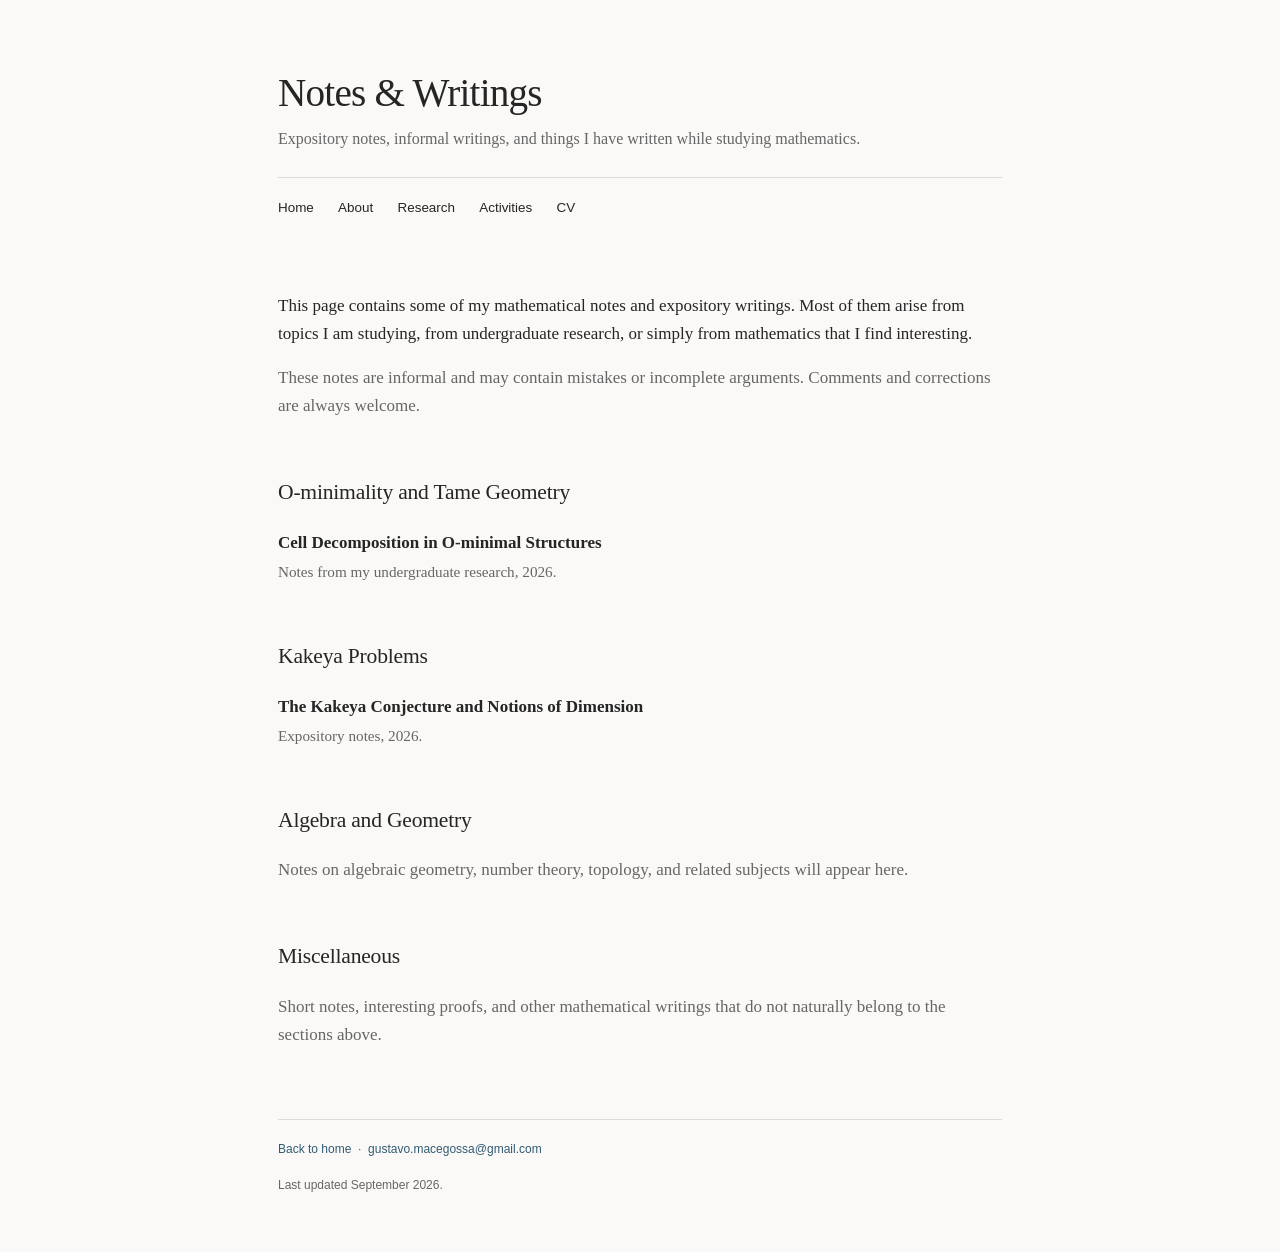
==== notes/index.html @ e300f973 "Create index.html" ====
<!DOCTYPE html>
<html lang="en">

<head>
  <meta charset="UTF-8">
  <meta name="viewport" content="width=device-width, initial-scale=1.0">

  <title>Notes & Writings — Gustavo Macegossa</title>

  <meta
    name="description"
    content="Mathematical notes and expository writings by Gustavo Macegossa."
  >

  <link rel="stylesheet" href="../style.css">
</head>


<body>

  <div class="container">

    <!-- Header -->
    <header>

      <h1>Notes & Writings</h1>

      <p class="subtitle">
        Expository notes, informal writings, and things I have written
        while studying mathematics.
      </p>

      <nav>
        <a href="../">Home</a>
        <a href="../#about">About</a>
        <a href="../#research">Research</a>
        <a href="../#activities">Activities</a>
        <a href="../cv.pdf">CV</a>
      </nav>

    </header>


    <main>

      <!-- Introduction -->
      <section>

        <p>
          This page contains some of my mathematical notes and expository
          writings. Most of them arise from topics I am studying, from
          undergraduate research, or simply from mathematics that I find
          interesting.
        </p>

        <p class="section-description">
          These notes are informal and may contain mistakes or incomplete
          arguments. Comments and corrections are always welcome.
        </p>

      </section>


      <!-- O-minimality -->
      <section>

        <h2>O-minimality and Tame Geometry</h2>

        <div class="publication">

          <div class="publication-title">
            Cell Decomposition in O-minimal Structures
          </div>

          <div class="publication-info">
            Notes from my undergraduate research, 2026.
          </div>

          <!--
          <div class="publication-links">
            <a href="pdf/cell-decomposition.pdf">PDF</a>
          </div>
          -->

        </div>

      </section>


      <!-- Kakeya -->
      <section>

        <h2>Kakeya Problems</h2>

        <div class="publication">

          <div class="publication-title">
            The Kakeya Conjecture and Notions of Dimension
          </div>

          <div class="publication-info">
            Expository notes, 2026.
          </div>

          <!--
          <div class="publication-links">
            <a href="pdf/kakeya-dimension.pdf">PDF</a>
          </div>
          -->

        </div>

      </section>


      <!-- Algebra and Geometry -->
      <section>

        <h2>Algebra and Geometry</h2>

        <p class="section-description">
          Notes on algebraic geometry, number theory, topology, and related
          subjects will appear here.
        </p>

      </section>


      <!-- Miscellaneous -->
      <section>

        <h2>Miscellaneous</h2>

        <p class="section-description">
          Short notes, interesting proofs, and other mathematical writings
          that do not naturally belong to the sections above.
        </p>

      </section>

    </main>


    <!-- Footer -->
    <footer>

      <p>
        <a href="../">Back to home</a>
        &nbsp;·&nbsp;
        <a href="mailto:gustavo.macegossa@gmail.com">
          gustavo.macegossa@gmail.com
        </a>
      </p>

      <p>
        Last updated September 2026.
      </p>

    </footer>

  </div>

</body>

</html>
---- style.css ----
/* ---------- General ---------- */

:root {
  --background: #faf9f7;
  --text: #252525;
  --secondary: #666666;
  --accent: #315b72;
  --border: #dedbd6;
}

* {
  box-sizing: border-box;
}

html {
  scroll-behavior: smooth;
}

body {
  margin: 0;
  background: var(--background);
  color: var(--text);

  font-family:
    Georgia,
    "Times New Roman",
    serif;

  font-size: 17px;
  line-height: 1.65;
}


/* ---------- Main container ---------- */

.container {
  max-width: 780px;
  margin: 0 auto;
  padding: 70px 28px 40px 28px;
}


/* ---------- Header ---------- */

header {
  margin-bottom: 65px;
}

h1 {
  margin: 0;

  font-size: 2.45rem;
  font-weight: 500;
  line-height: 1.15;

  letter-spacing: -0.02em;
}

.subtitle {
  margin-top: 12px;
  margin-bottom: 25px;

  color: var(--secondary);
  font-size: 1rem;
  line-height: 1.55;
}


/* ---------- Navigation ---------- */

nav {
  padding-top: 15px;
  border-top: 1px solid var(--border);
}

nav a {
  display: inline-block;

  margin-right: 20px;
  margin-bottom: 8px;

  color: var(--text);

  font-family:
    Arial,
    Helvetica,
    sans-serif;

  font-size: 0.84rem;

  text-decoration: none;
}

nav a:hover {
  color: var(--accent);
}


/* ---------- Sections ---------- */

section {
  margin-bottom: 55px;
}

h2 {
  margin-bottom: 18px;

  font-size: 1.35rem;
  font-weight: 500;

  letter-spacing: -0.01em;
}

p {
  margin-top: 0;
  margin-bottom: 16px;
}


/* ---------- Links ---------- */

a {
  color: var(--accent);
  text-decoration: none;
}

main a:hover {
  text-decoration: underline;
  text-underline-offset: 3px;
}


/* ---------- Research list ---------- */

.simple-list {
  margin-top: 0;
  padding-left: 22px;
}

.simple-list li {
  margin-bottom: 5px;
}


/* ---------- Notes / Publications ---------- */

.section-description {
  color: var(--secondary);
  margin-bottom: 28px;
}

.publication {
  margin-bottom: 25px;
}

.publication-title {
  font-weight: 600;
}

.publication-info {
  margin-top: 2px;

  color: var(--secondary);
  font-size: 0.95rem;
}


/* ---------- Activities ---------- */

.activity {
  display: grid;

  grid-template-columns: 65px 1fr;
  gap: 15px;

  margin-bottom: 12px;
}

.year {
  color: var(--secondary);
}


/* ---------- Footer ---------- */

footer {
  margin-top: 70px;

  padding-top: 20px;
  border-top: 1px solid var(--border);

  color: var(--secondary);

  font-family:
    Arial,
    Helvetica,
    sans-serif;

  font-size: 0.75rem;
}


/* ---------- Mobile ---------- */

@media (max-width: 600px) {

  .container {
    padding: 45px 22px 30px 22px;
  }

  h1 {
    font-size: 2rem;
  }

  nav a {
    margin-right: 14px;
  }

  .activity {
    grid-template-columns: 55px 1fr;
    gap: 10px;
  }

}
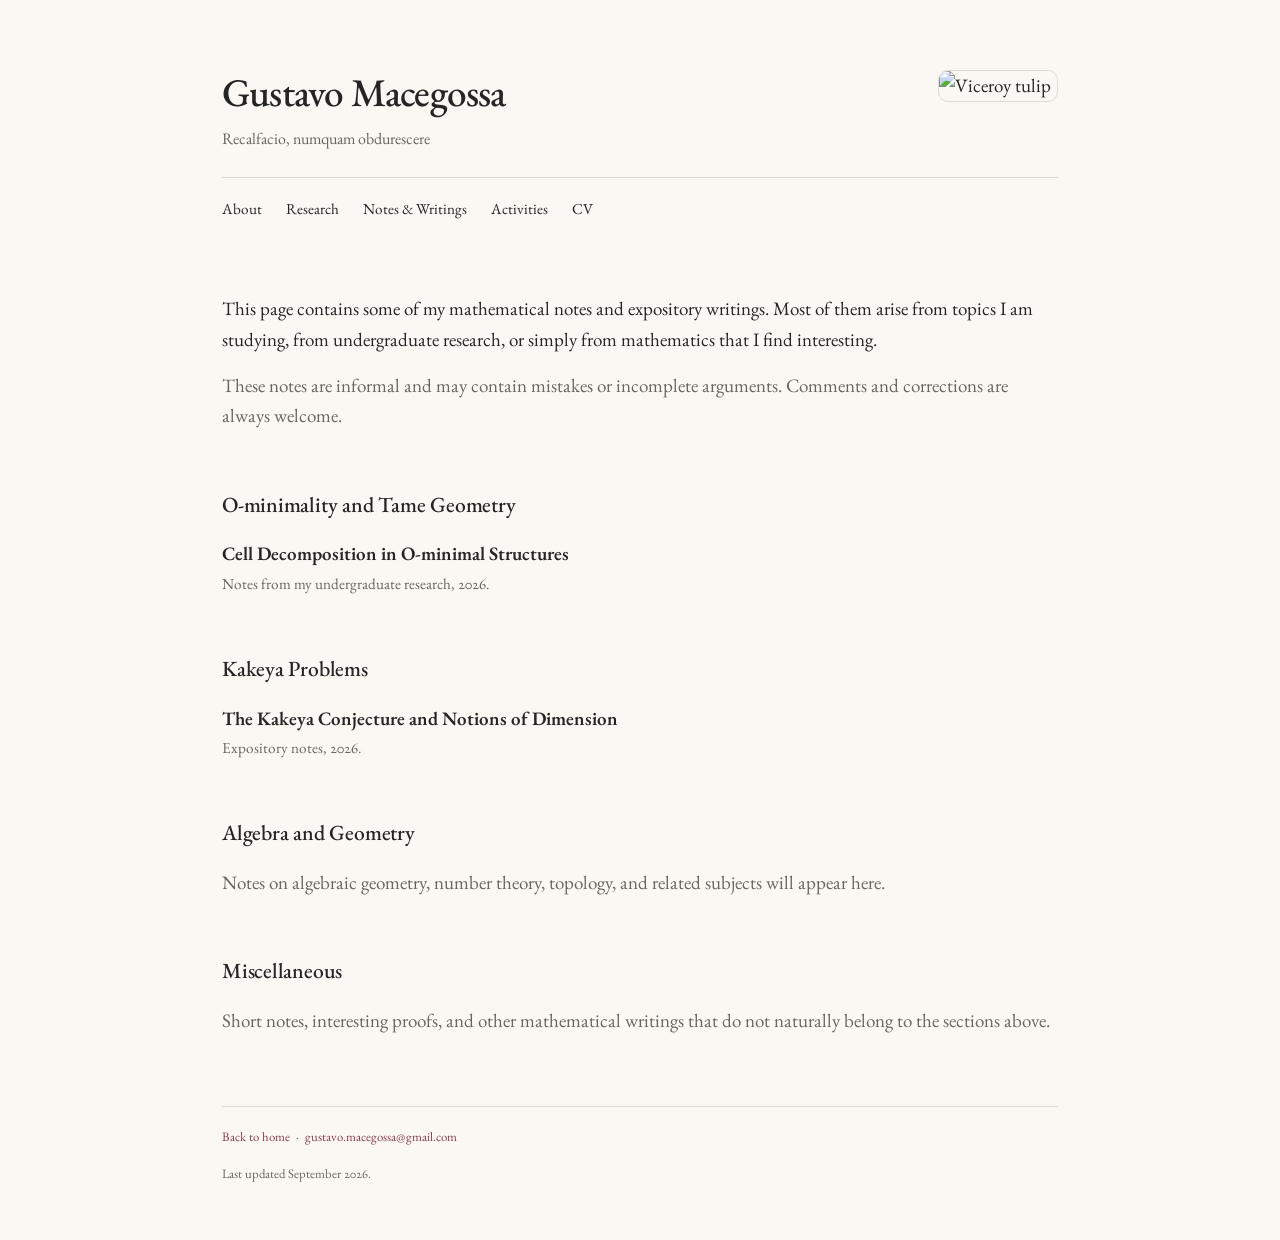
==== commit 1af561f2: "Update index.html" ====
--- a/notes/index.html
+++ b/notes/index.html
@@ -23,22 +23,31 @@
     <!-- Header -->
     <header>
 
-      <h1>Notes & Writings</h1>
+  <div class="header-top">
+
+    <div>
+      <h1>Gustavo Macegossa</h1>
 
       <p class="subtitle">
-        Expository notes, informal writings, and things I have written
-        while studying mathematics.
+        Recalfacio, numquam obdurescere
       </p>
+    </div>
 
-      <nav>
-        <a href="../">Home</a>
-        <a href="../#about">About</a>
-        <a href="../#research">Research</a>
-        <a href="../#activities">Activities</a>
-        <a href="../cv.pdf">CV</a>
-      </nav>
+    <div class="header-flower">
+      <img src="image/viceroy-tulip.jpg" alt="Viceroy tulip">
+    </div>
 
-    </header>
+  </div>
+
+  <nav>
+    <a href="#about">About</a>
+    <a href="#research">Research</a>
+    <a href="notes/">Notes & Writings</a>
+    <a href="#activities">Activities</a>
+    <a href="cv.pdf">CV</a>
+  </nav>
+
+</header>
 
 
     <main>
--- a/style.css
+++ b/style.css
@@ -1,11 +1,16 @@
+@import url('https://fonts.googleapis.com/css2?family=EB+Garamond:ital,wght@0,400;0,500;0,600;0,700;1,400;1,500;1,600;1,700&display=swap');
+
+
 /* ---------- General ---------- */
 
 :root {
-  --background: #faf9f7;
+  --background: #fbf8f4;
   --text: #252525;
-  --secondary: #666666;
-  --accent: #315b72;
-  --border: #dedbd6;
+  --secondary: #6b645f;
+  --accent: #8a3d4f;
+  --accent-soft: #b35d70;
+  --green-soft: #6f7d5f;
+  --border: #e2d9d2;
 }
 
 * {
@@ -22,21 +27,25 @@
   color: var(--text);
 
   font-family:
+    "EB Garamond",
+    Garamond,
     Georgia,
-    "Times New Roman",
     serif;
 
-  font-size: 17px;
-  line-height: 1.65;
+  font-size: 19px;
+  line-height: 1.6;
+
+  font-variant-numeric: oldstyle-nums;
+  font-feature-settings: "onum" 1;
 }
 
 
 /* ---------- Main container ---------- */
 
 .container {
-  max-width: 780px;
+  max-width: 900px;
   margin: 0 auto;
-  padding: 70px 28px 40px 28px;
+  padding: 70px 32px 40px 32px;
 }
 
 
@@ -44,6 +53,13 @@
 
 header {
   margin-bottom: 65px;
+}
+
+.header-top {
+  display: flex;
+  justify-content: space-between;
+  align-items: flex-start;
+  gap: 24px;
 }
 
 h1 {
@@ -65,6 +81,15 @@
   line-height: 1.55;
 }
 
+.header-flower img {
+  width: 120px;
+  max-width: 100%;
+  height: auto;
+  border-radius: 10px;
+  display: block;
+  border: 1px solid var(--border);
+}
+
 
 /* ---------- Navigation ---------- */
 
@@ -80,14 +105,7 @@
   margin-bottom: 8px;
 
   color: var(--text);
-
-  font-family:
-    Arial,
-    Helvetica,
-    sans-serif;
-
-  font-size: 0.84rem;
-
+  font-size: 0.95rem;
   text-decoration: none;
 }
 
@@ -125,6 +143,7 @@
 }
 
 main a:hover {
+  color: var(--accent-soft);
   text-decoration: underline;
   text-underline-offset: 3px;
 }
@@ -159,9 +178,12 @@
 
 .publication-info {
   margin-top: 2px;
-
   color: var(--secondary);
   font-size: 0.95rem;
+}
+
+.publication-links {
+  margin-top: 4px;
 }
 
 
@@ -169,15 +191,13 @@
 
 .activity {
   display: grid;
-
   grid-template-columns: 65px 1fr;
   gap: 15px;
-
   margin-bottom: 12px;
 }
 
 .year {
-  color: var(--secondary);
+  color: var(--green-soft);
 }
 
 
@@ -185,24 +205,49 @@
 
 footer {
   margin-top: 70px;
-
   padding-top: 20px;
   border-top: 1px solid var(--border);
 
   color: var(--secondary);
-
-  font-family:
-    Arial,
-    Helvetica,
-    sans-serif;
-
-  font-size: 0.75rem;
+  font-size: 0.8rem;
+}
+
+.footer-flower {
+  margin-bottom: 12px;
+}
+
+.footer-flower img {
+  width: 32px;
+  height: 32px;
+
+  object-fit: cover;
+  object-position: 50% 10%;
+
+  border-radius: 50%;
+  border: 1px solid var(--border);
+  display: block;
 }
 
 
 /* ---------- Mobile ---------- */
 
+@media (max-width: 700px) {
+
+  .header-top {
+    flex-direction: column;
+    align-items: flex-start;
+  }
+
+  .header-flower img {
+    width: 100px;
+  }
+}
+
 @media (max-width: 600px) {
+
+  body {
+    font-size: 18px;
+  }
 
   .container {
     padding: 45px 22px 30px 22px;
@@ -221,4 +266,8 @@
     gap: 10px;
   }
 
-}
+  .footer-flower img {
+    width: 36px;
+    height: 36px;
+  }
+}
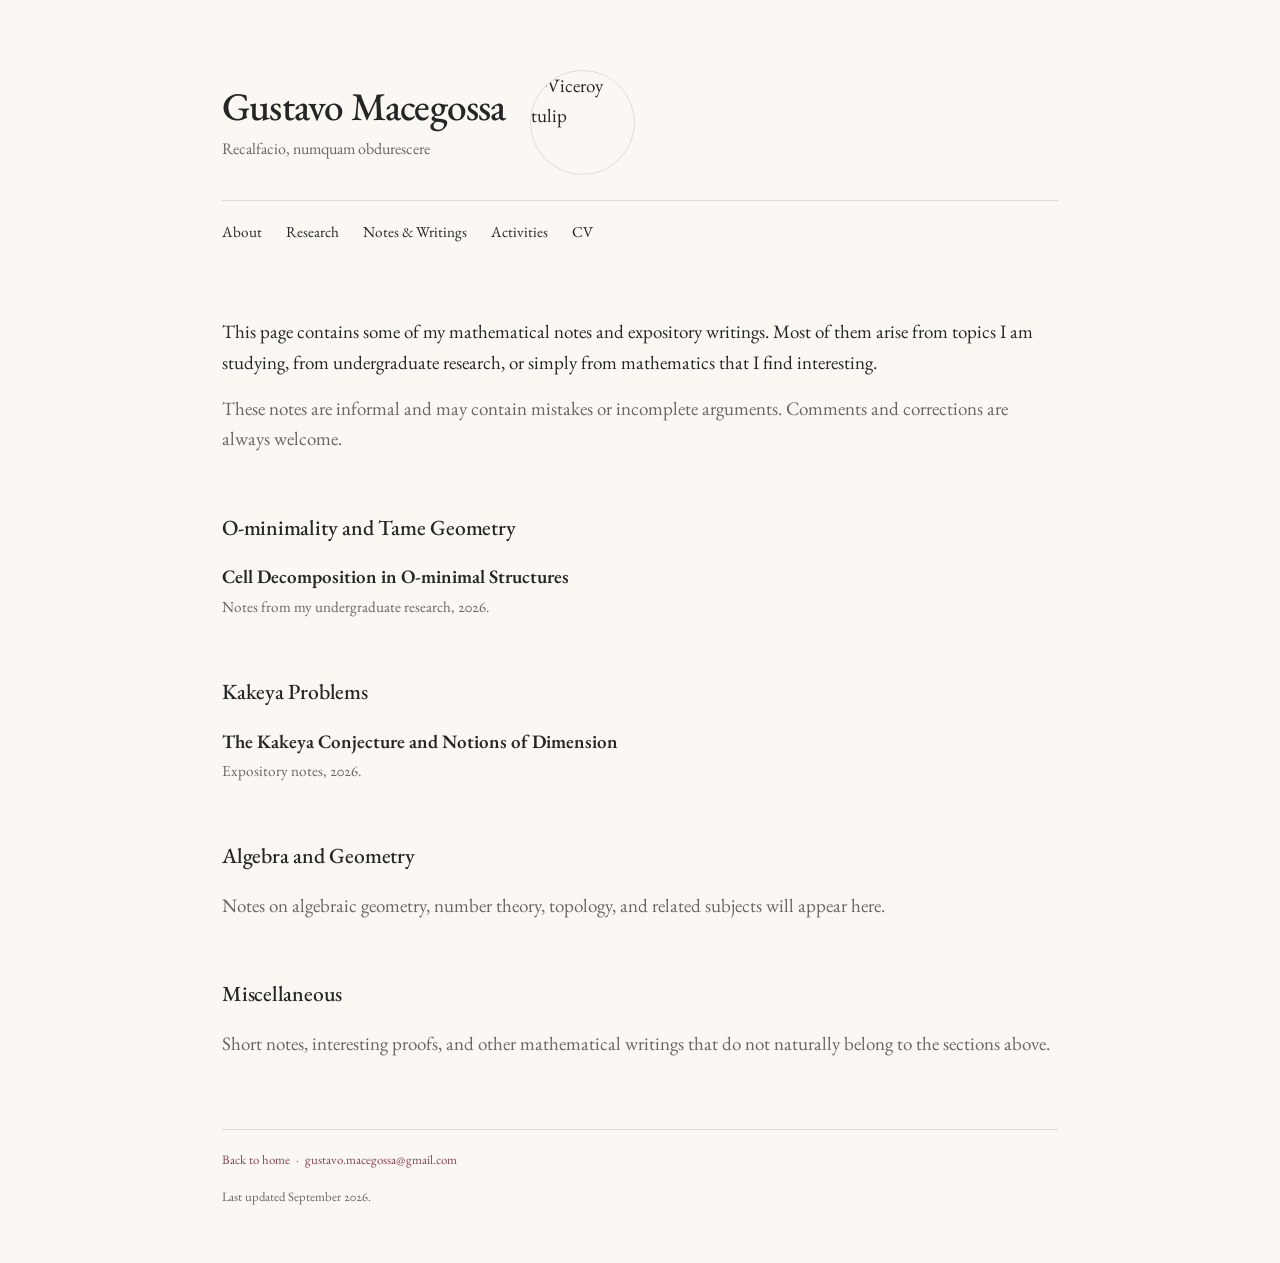
==== commit b744205f: "Update index.html" ====
--- a/notes/index.html
+++ b/notes/index.html
@@ -40,12 +40,12 @@
   </div>
 
   <nav>
-    <a href="#about">About</a>
-    <a href="#research">Research</a>
-    <a href="notes/">Notes & Writings</a>
-    <a href="#activities">Activities</a>
-    <a href="cv.pdf">CV</a>
-  </nav>
+  <a href="/#about">About</a>
+  <a href="/#research">Research</a>
+  <a href="/notes/">Notes & Writings</a>
+  <a href="/#activities">Activities</a>
+  <a href="/cv.pdf">CV</a>
+</nav>
 
 </header>
 
--- a/style.css
+++ b/style.css
@@ -23,6 +23,7 @@
 
 body {
   margin: 0;
+
   background: var(--background);
   color: var(--text);
 
@@ -57,9 +58,19 @@
 
 .header-top {
   display: flex;
-  justify-content: space-between;
-  align-items: flex-start;
+
+  justify-content: flex-start;
+  align-items: center;
+
   gap: 24px;
+
+  margin-bottom: 25px;
+}
+
+.header-text {
+  display: flex;
+  flex-direction: column;
+  justify-content: center;
 }
 
 h1 {
@@ -73,21 +84,38 @@
 }
 
 .subtitle {
-  margin-top: 12px;
-  margin-bottom: 25px;
+  margin-top: 8px;
+  margin-bottom: 0;
 
   color: var(--secondary);
   font-size: 1rem;
   line-height: 1.55;
 }
 
+
+/* ---------- Header flower ---------- */
+
+.header-flower {
+  flex: 0 0 105px;
+
+  width: 105px;
+  height: 105px;
+
+  overflow: hidden;
+
+  border-radius: 50%;
+  border: 1px solid var(--border);
+}
+
 .header-flower img {
-  width: 120px;
-  max-width: 100%;
-  height: auto;
-  border-radius: 10px;
+  width: 100%;
+  height: 100%;
   display: block;
-  border: 1px solid var(--border);
+
+  object-fit: cover;
+  object-position: 50% 20%;
+
+  border-radius: 50%;
 }
 
 
@@ -105,6 +133,7 @@
   margin-bottom: 8px;
 
   color: var(--text);
+
   font-size: 0.95rem;
   text-decoration: none;
 }
@@ -144,6 +173,7 @@
 
 main a:hover {
   color: var(--accent-soft);
+
   text-decoration: underline;
   text-underline-offset: 3px;
 }
@@ -178,6 +208,7 @@
 
 .publication-info {
   margin-top: 2px;
+
   color: var(--secondary);
   font-size: 0.95rem;
 }
@@ -191,8 +222,10 @@
 
 .activity {
   display: grid;
+
   grid-template-columns: 65px 1fr;
   gap: 15px;
+
   margin-bottom: 12px;
 }
 
@@ -205,10 +238,12 @@
 
 footer {
   margin-top: 70px;
+
   padding-top: 20px;
   border-top: 1px solid var(--border);
 
   color: var(--secondary);
+
   font-size: 0.8rem;
 }
 
@@ -220,28 +255,17 @@
   width: 32px;
   height: 32px;
 
+  display: block;
+
   object-fit: cover;
-  object-position: 50% 10%;
+  object-position: 50% 8%;
 
   border-radius: 50%;
   border: 1px solid var(--border);
-  display: block;
 }
 
 
 /* ---------- Mobile ---------- */
-
-@media (max-width: 700px) {
-
-  .header-top {
-    flex-direction: column;
-    align-items: flex-start;
-  }
-
-  .header-flower img {
-    width: 100px;
-  }
-}
 
 @media (max-width: 600px) {
 
@@ -251,6 +275,17 @@
 
   .container {
     padding: 45px 22px 30px 22px;
+  }
+
+  .header-top {
+    gap: 17px;
+  }
+
+  .header-flower {
+    flex-basis: 82px;
+
+    width: 82px;
+    height: 82px;
   }
 
   h1 {
@@ -270,4 +305,5 @@
     width: 36px;
     height: 36px;
   }
-}
+
+}
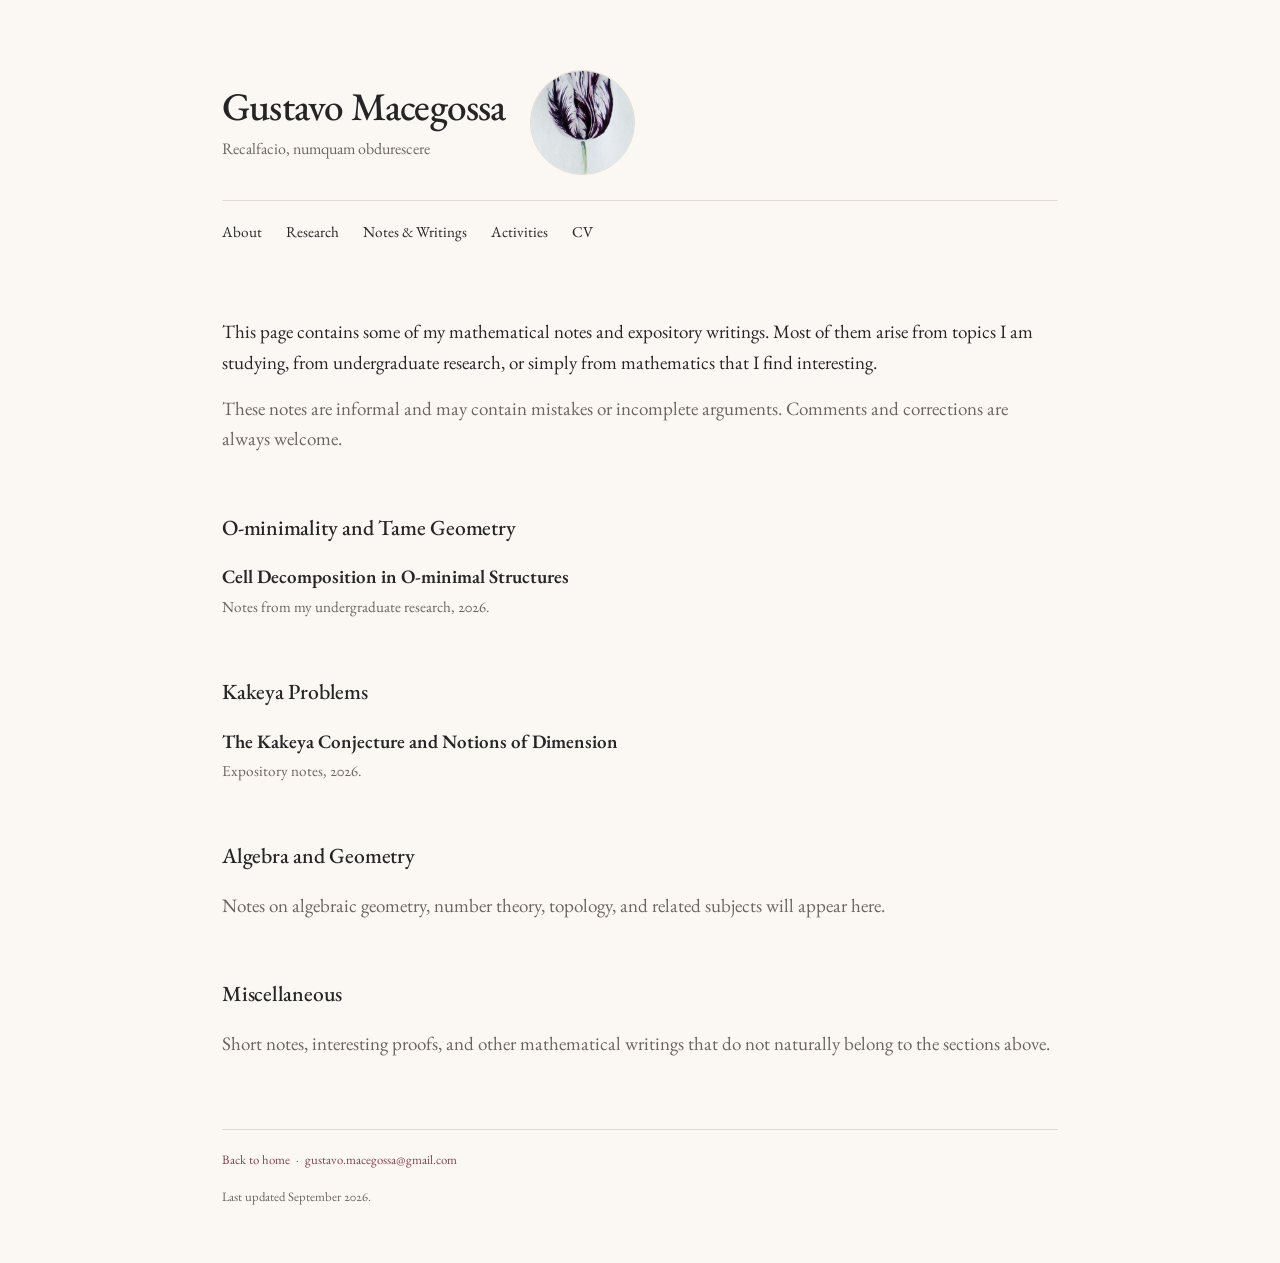
==== commit e39961cc: "Update index.html" ====
--- a/notes/index.html
+++ b/notes/index.html
@@ -34,7 +34,7 @@
     </div>
 
     <div class="header-flower">
-      <img src="image/viceroy-tulip.jpg" alt="Viceroy tulip">
+      <img src="/image/viceroy-tulip.jpg" alt="Viceroy tulip">
     </div>
 
   </div>
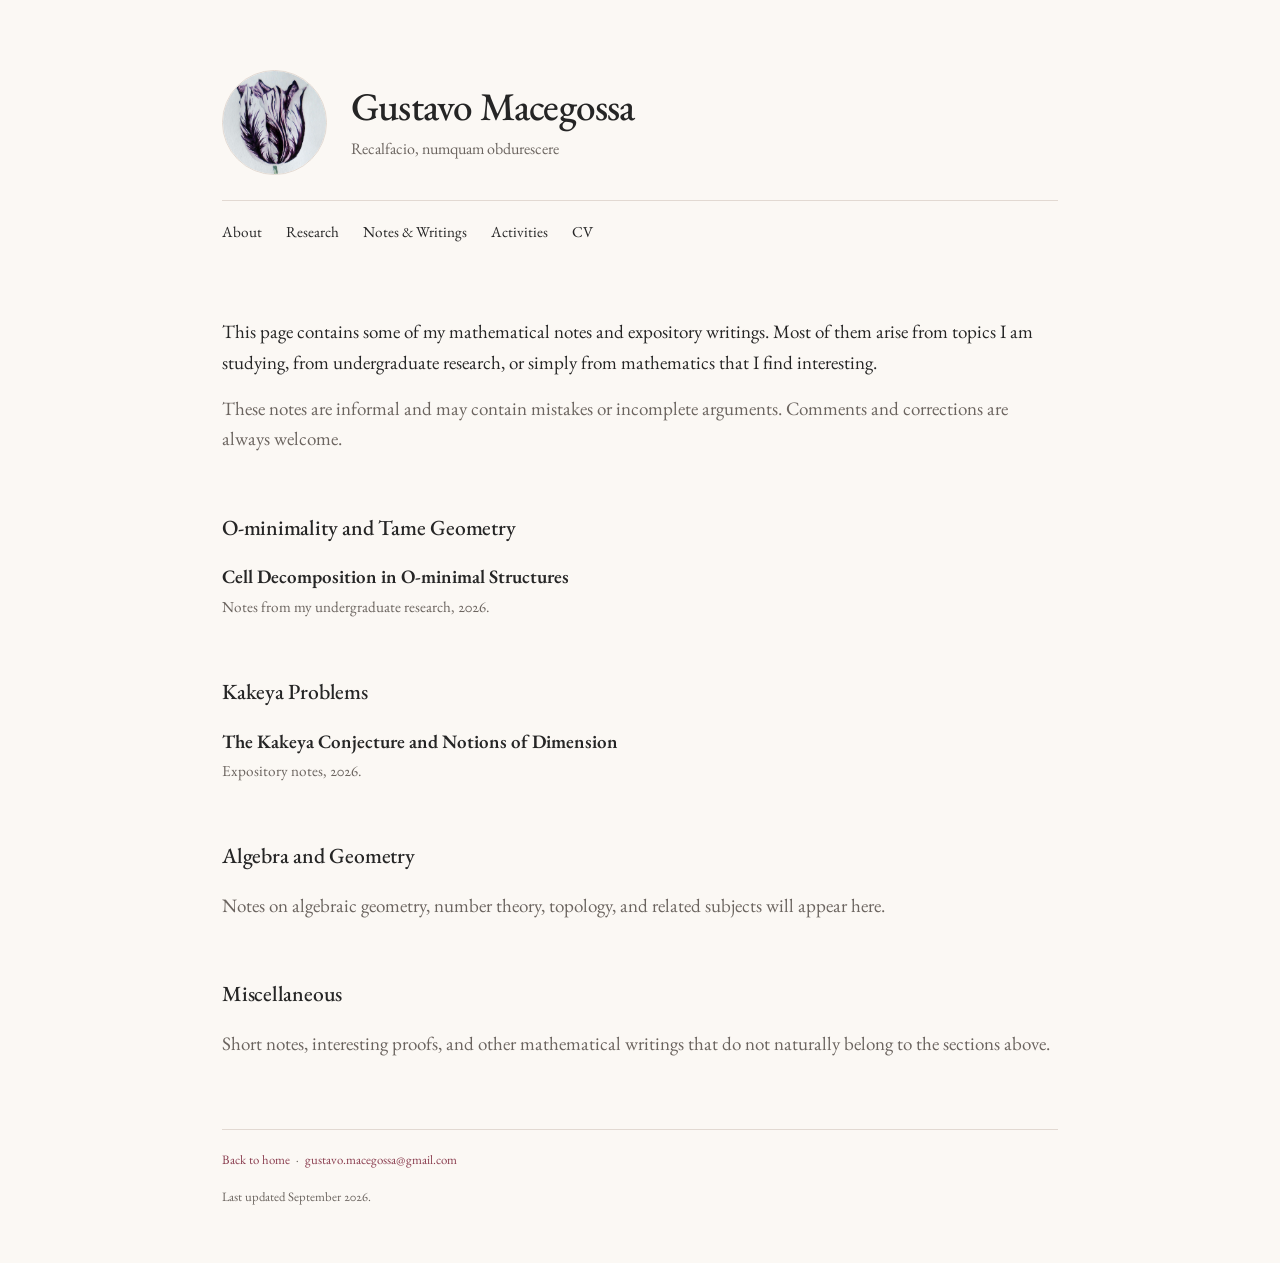
==== commit e705e376: "Update index.html" ====
--- a/notes/index.html
+++ b/notes/index.html
@@ -23,21 +23,26 @@
     <!-- Header -->
     <header>
 
-  <div class="header-top">
+ <div class="header-top">
 
-    <div>
-      <h1>Gustavo Macegossa</h1>
+  <div class="header-flower">
+    <img
+      src="/image/viceroy-tulip.jpg"
+      alt="Viceroy tulip"
+    >
+  </div>
 
-      <p class="subtitle">
-        Recalfacio, numquam obdurescere
-      </p>
-    </div>
+  <div class="header-text">
 
-    <div class="header-flower">
-      <img src="/image/viceroy-tulip.jpg" alt="Viceroy tulip">
-    </div>
+    <h1>Gustavo Macegossa</h1>
+
+    <p class="subtitle">
+      Recalfacio, numquam obdurescere
+    </p>
 
   </div>
+
+</div>
 
   <nav>
   <a href="/#about">About</a>
--- a/style.css
+++ b/style.css
@@ -113,7 +113,7 @@
   display: block;
 
   object-fit: cover;
-  object-position: 50% 20%;
+  object-position: 50% 10%;
 
   border-radius: 50%;
 }
